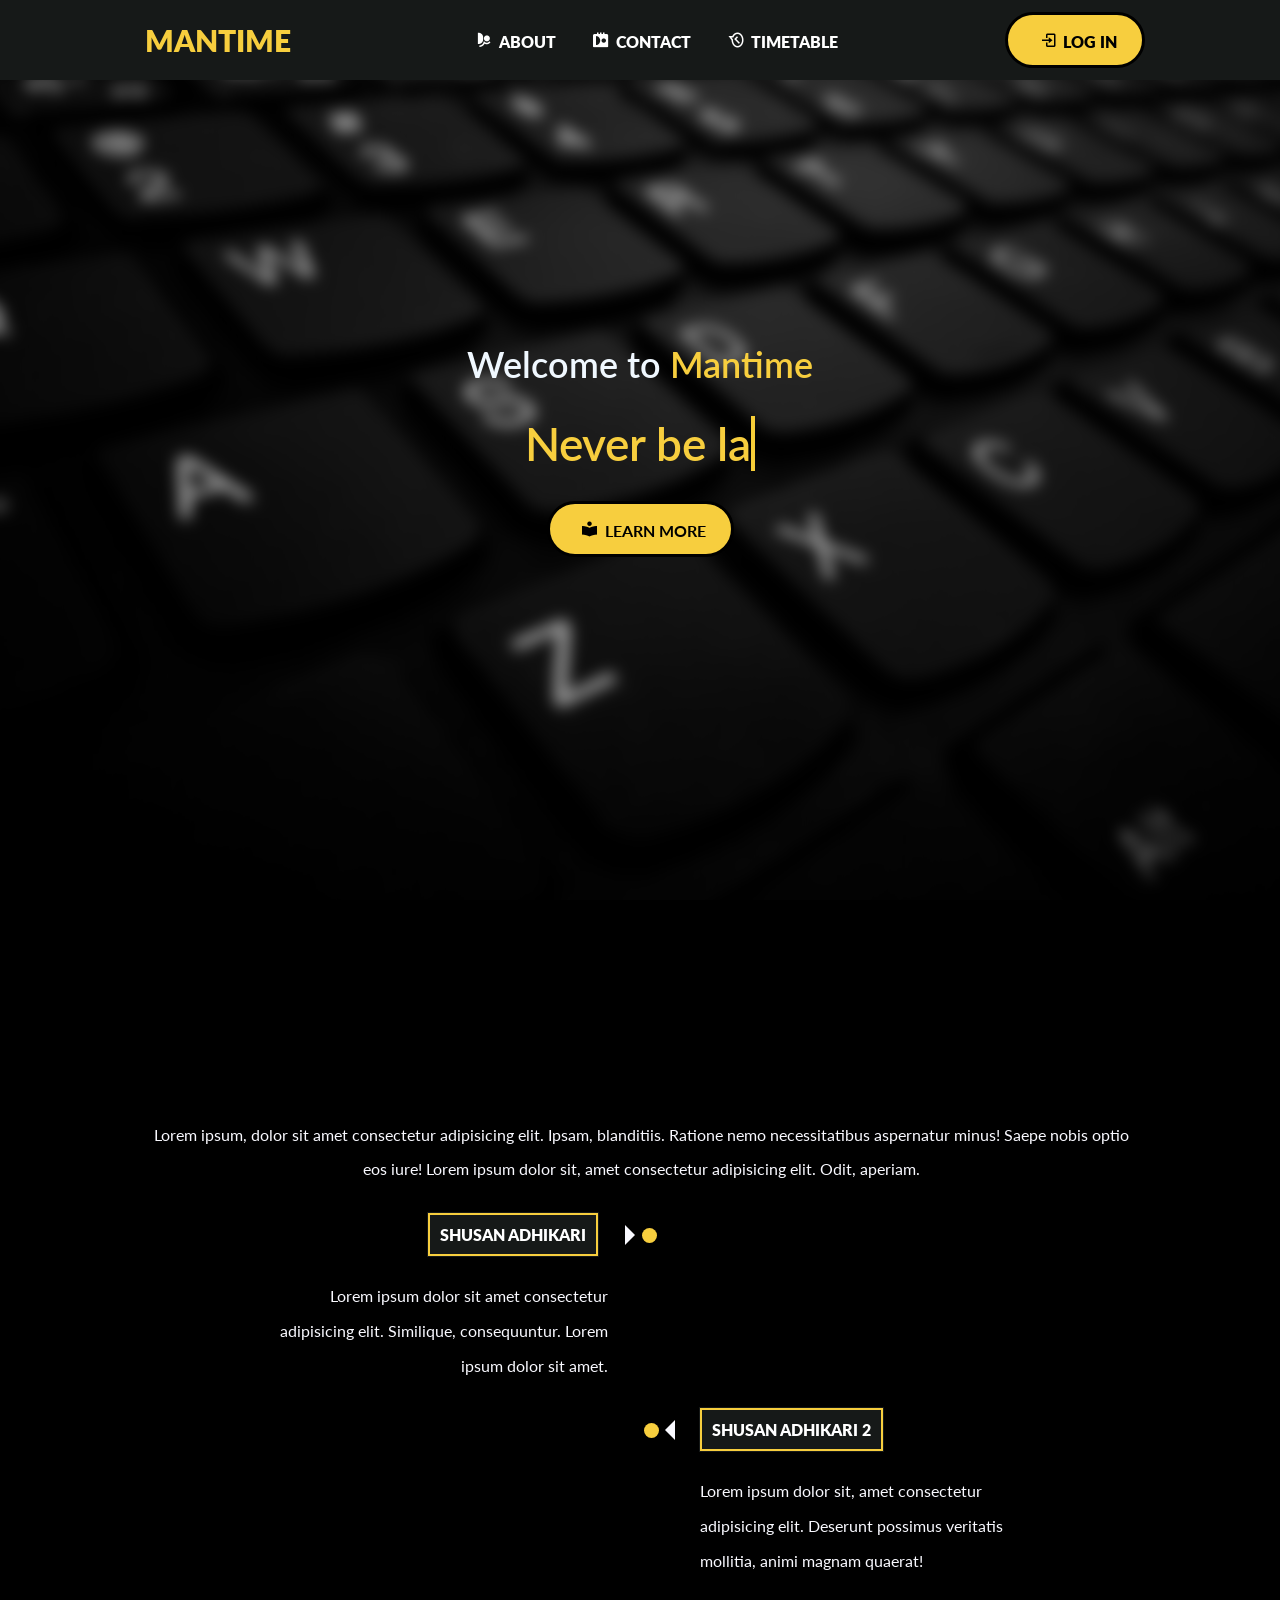
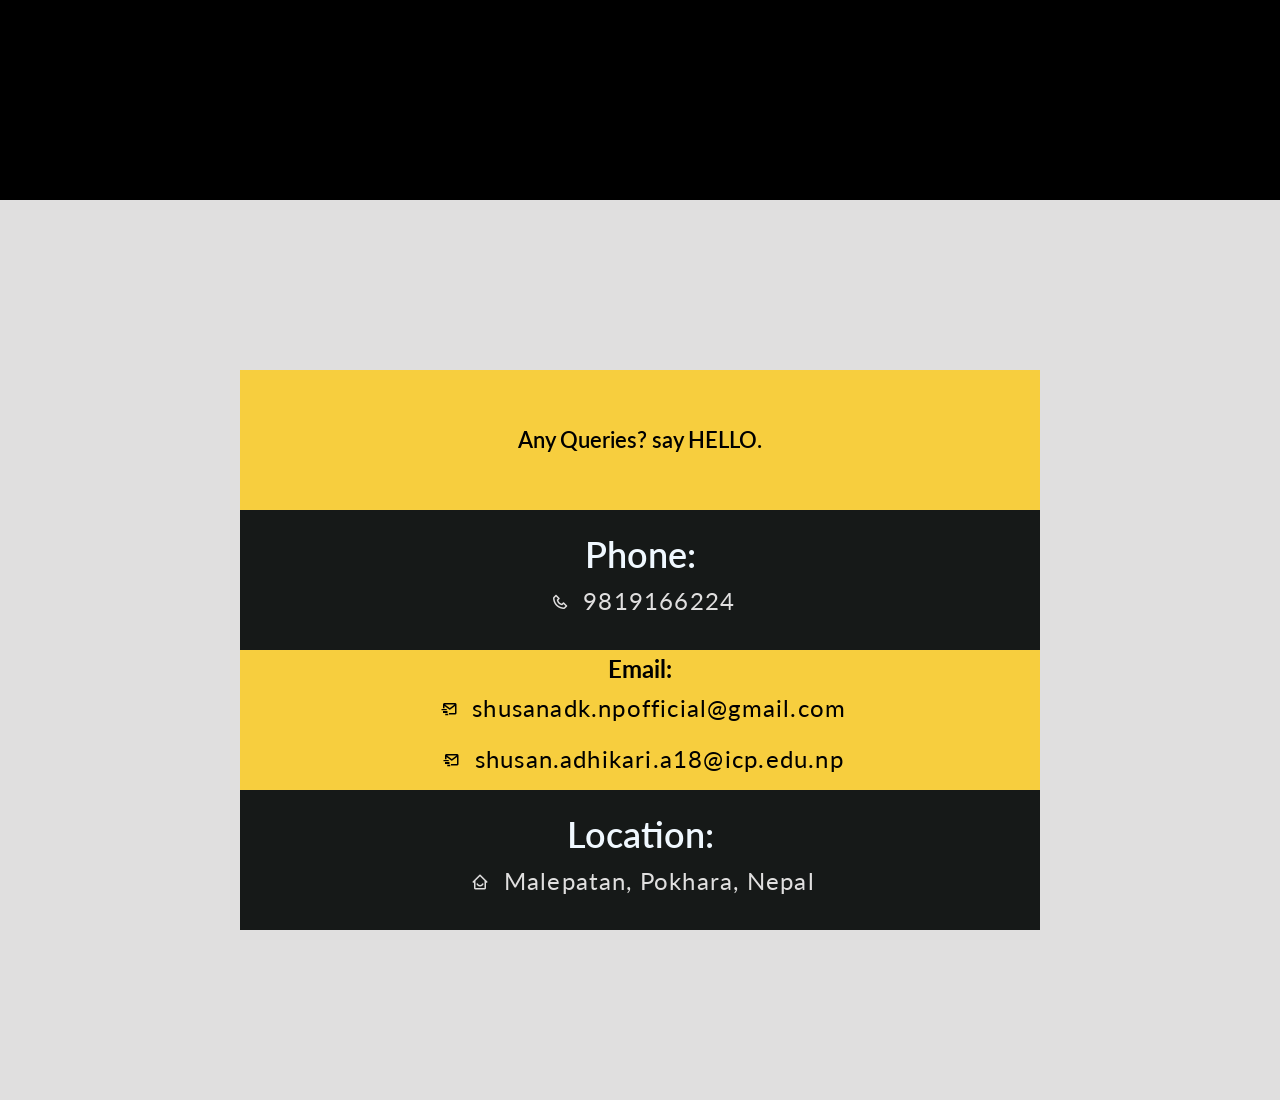
==== index.html @ e8f5c5ca "Add files via upload" ====
<!DOCTYPE html>
<html lang="en">

<head>
  <meta charset="UTF-8" />
  <meta http-equiv="X-UA-Compatible" content="IE=edge" />
  <meta name="viewport" content="width=device-width, initial-scale=1.0" />
  <link href="https://unpkg.com/boxicons@2.0.7/css/boxicons.min.css" rel="stylesheet" />
  <link rel="stylesheet" href="CSS/style.css" />
  <title>MANTIME | HOME</title>
</head>

<body>
  <header>
    <!-- Navigation Bar -->
    <div class="navbar">
      <div class="container flex">
        <h1>
          <a href="index.html" class="logo">Mantime</a>
        </h1>

        <nav>
          <ul>
            <li>
              <a href="#about">
                <i class='bx bxs-group bx-tada bx-rotate-90'></i>About
              </a>
            </li>
            <li>
              <a href="#contact">
                <i class='bx bxs-contact bx-tada bx-rotate-90'></i>Contact
              </a>
            </li>
            <li>
              <a href="#">
                <i class='bx bx-message-rounded-check bx-tada bx-rotate-90'></i>timetable
              </a>
            </li>
          </ul>
        </nav>
        <a href="login.html" class="btn">
          <i class='bx bx-log-in'></i>Log in
        </a>
      </div>
    </div>

    <!-- Banner -->

    <section id="content-wrapper">
      <div class="banner-container">
        <h2 class="bannerH2">
          Welcome to <span style="color: #f7ce3e;">Mantime</span>
        </h2>
        <h1 class="bannerH1">
          <span class="txt-type" data-wait="2200"
            data-words='["Never be late again." ,"Manage your time with us."]'></span>
        </h1>
        <script src="JS/type.js"></script>

        <a href="#about" class="btn">
          <i class='bx bxs-book-reader'></i>Learn More
        </a>
      </div>
    </section>

    <!-- <section id="about">
      <div class="about-container">
        <h1 class="title"><i class="bx bxs-right-arrow"></i> whoami</h1>
        <div id="content">
          Hello, I am Shusan Adhikari currently studying Information Technology
          at Informatic College Pokhara affiliated under London Metropolitian
          University. I was never a brilliant student but I am working my way
          out and trying my best to learn everything I can. Yeah, that's me. I
          really have nothing special to say about myself but I hope that
          changes very soon in future. Till then, GRIND goes on. Wish me luck.
        </div>
        <br />
        <h1 class="title">
          <i class="bx bxs-right-arrow"></i> About this Project
        </h1>
        <div id="content">
          To be honest, I really had no idea of what I was doing when I first
          started the project but as always I had my friends to back me up and
          this is what I have created so far and I am proud of it. This project
          is all about creating a suitable timetable for the users as per their
          current location and their destination location by analyzing the time
          required to complete the task. I know it's a mess but this is what I
          bought up to myself and there is nowhere I can run from it.
        </div>
      </div>
    </section> -->

    <section id="about">
      <div class="container">
          <p id="roadmap-p">
              Lorem ipsum, dolor sit amet consectetur adipisicing elit. Ipsam, blanditiis. Ratione nemo necessitatibus aspernatur minus! Saepe nobis optio eos iure! Lorem ipsum dolor sit, amet consectetur adipisicing elit. Odit, aperiam.
          </p>
          <div id="roadmap">
              <div class="contain left">
                  <div class="content">
                      <h3 class="title-try">shusan adhikari</h3>
                      <p id="p-left">
                          Lorem ipsum dolor sit amet consectetur adipisicing elit. Similique, consequuntur. Lorem ipsum dolor sit amet.
                      </p>
                  </div>
              </div>

              <div class="contain right">
                  <div class="content">
                      <h3 class="title">shusan adhikari 2</h3>
                      <p id="p-right">
                          Lorem ipsum dolor sit, amet consectetur adipisicing elit. Deserunt possimus veritatis mollitia, animi magnam quaerat!
                      </p>
                  </div>
              </div>
          </div>
      </div>
  </section>



    <section id="contact">
      <div class="contact-container">
        <div id="hello">
          <h2 class="bannerH2">Any Queries? say HELLO.</h2>
        </div>

        <div id="phone">
          <h2 class="bannerH2">Phone:</h2>
          <a href="tel:(+977)9819166224"><i class="bx bx-phone bx-tada"></i> 9819166224</a>
        </div>

        <div id="email">
          <h2 class="bannnerH2">Email:</h2>
          <a href="mailto:shusanadk.npofficial@gmail.com">
            <i class="bx bx-mail-send bx-tada"></i>
            shusanadk.npofficial@gmail.com
          </a>
          <a href="mailto:shusan.adhikari.a18@icp.edu.np">
            <i class="bx bx-mail-send bx-tada"></i>
            shusan.adhikari.a18@icp.edu.np
          </a>
        </div>

        <div id="location">
          <h2 class="bannerH2">Location:</h2>
          <p>
            <i class="bx bx-home-smile bx-tada"></i> Malepatan, Pokhara, Nepal
          </p>
        </div>
      </div>
    </section>
</body>

</html>
---- CSS/style.css ----
@import url("https://fonts.googleapis.com/css2?family=Lato:wght@300&display=swap");

/* CSS Reset */
*,
::after,
::before {
  padding: 0;
  margin: 0;
  box-sizing: border-box;
}

:root {
  --gold-color: #f7ce3e;
  --black-color: #161918;
  --white-color: #ffff;
  --grey-color: rgb(224, 223, 223);
  font-size: 16px;
}

body {
  font-family: "Lato", sans-serif;
}

ul {
  list-style: none;
}

a {
  display: block;
  text-decoration: none;
  color: var(--white-color);
}

h1,
h2 {
  line-height: 1.2;
}

i {
  padding: 6px;
  font-size: 18px;
}

section {
  scroll-padding: 2rem 0 0 0;
  display: flex;
  flex-direction: column;
  align-items: center;
  justify-content: center;
  height: 100vh;
  width: 100%;
}

.flex {
  display: flex;
  justify-content: center;
  align-items: center;
  height: 100%;
}

.container {
  max-width: 1100px;
  margin: 0 auto;
  overflow: auto;
  padding: 0 40px;
}

/* Button CSS */
.btn {
  display: inline-block;
  padding: 10px 25px !important;
  cursor: pointer;
  font-weight: bold;
  background-color: var(--gold-color);
  color: #000 !important;
  border: 3px solid #000;
  text-transform: uppercase;
  border-radius: 50px;
}

.btn:hover {
  background-color: #000  !important;
  color: var(--white-color) !important;
  border: 2px solid var(--gold-color);
}

/* Navigation Bar CSS */

/* NavBar CSS */

.logo {
  color: var(--gold-color) !important;
  font-size: 30px;
  text-transform: uppercase;
}

.logo:hover {
  color: var(--white-color) !important;
  border: none !important;
}

.navbar {
  position: fixed;
  background-color: var(--black-color);
  color: var(--white-color);
  height: 80px; width: 100%;
  top: 0;
  z-index: 9999;
}

.navbar ul {
  display: flex;
}

.navbar a {
  color: var(--white-color);
  padding: 10px;
  margin: 0 5px;
  font-weight: 800 !important;
  text-transform: uppercase;
}

.navbar a:hover {
  color: var(--gold-color);
  border-bottom: 2px solid var(--gold-color);
}

.navbar .flex {
  justify-content: space-between;
}


/* Banner and BG-Image CSS */

section#content-wrapper {
  position: relative;
  text-align: center;
  overflow: hidden;
}

.banner-container {
  z-index: 1;
}

section#content-wrapper::before {
  content: "";
  display: block;
  position: absolute;
  top: 0; right: 0; bottom: 0; left: 0;
  width: 100%;
  background-image: url(/images/keyboard.jpg);
  background-repeat: no-repeat;
  background-size: cover;
  background-attachment: fixed;
  background-position: center;
  transform: scale(1.1);
  filter: blur(7px); 
  -webkit-filter: blur(7px);
}

.bannerH2 {
  font-size: 36px;
  color: aliceblue;
  font-weight: 600 !important;
}

.bannerH1 {
  font-size: 46px;
  font-weight: 600 !important;
  padding: 30px;
  color: var(--gold-color);
}

.txt-type > .txt {
  border-right: 0.3rem solid #f7ce38;
  animation: blinkTextCursor 200ms steps(80) infinite normal;
}

@keyframes blinkTextCursor {
  from {
    border-right-color: var(--gold-color);
  }

  to {
    border-right-color: transparent;
  }
}

/* About CSS */

/* #about {
  height: 100vh;
  background-color: var(--black-color);
  display: grid;
  place-items: center;
}

.about-container {
  padding: 30px;
}

#content {
  color: var(--grey-color);
  text-align: center;
  line-height: 1.9;
  font-size: 1.3rem;
  width: 70%;
  margin: 0 auto;
  font-weight: 500;
}

.title {
  width: 25%;
  font-size: 1.2rem;
  text-transform: uppercase;
  padding: 10px;
  margin: 0 auto;
  text-align: center;
  border: 3px solid var(--black-color);
  background-color: var(--gold-color);
  color: var(--black-color);
} */

section#about {
  background: #000;
}

#roadmap {
  position: relative;
  width: 1000px;
  margin: 0 auto;
}

#roadmap::after {
  content: "";
  position: absolute;
  width: 6px;
  top: 0;
  bottom: 0;
  left: 50%;
  margin-left: -3px;
}

.contain {
  padding: 10px 10px;
  position: relative;
  background-color: inherit;
  width: 50%;
  margin-top: 5px;
} 


.contain::after {
  content: '';
  position: absolute;
  width: 15px;
  height: 15px;
  right: -17px;
  background-color: #f7ce3e;
  top: 25px;
  border-radius: 50%;
  z-index: 1; 
}

.left  {
  left: 0;
}

.right  {
  left: 52%;
}

.left::before {
  content: "";
  height: 0;
  position: absolute;
  top: 22px;
  width: 0;
  z-index: 1;
  right: 5px;
  border: medium solid #f9f9ff;
  border-width: 10px 0 10px 10px;
  border-color: transparent transparent transparent #f9f9ff;
}

.right::before {
  content: " ";
  height: 0;
  position: absolute;
  top: 22px;
  width: 0;
  z-index: 1;
  left: 5px;
  border: medium solid #f9f9ff;
  border-width: 10px 10px 10px 0;
  border-color: transparent #f9f9ff transparent transparent;
}

.right::after {
  left: -16px;
}

.content {
  margin: auto;
  padding: 0 30px;
  background-color: transparent;
  position: relative;
}

.content p {
  color: #f9f9ff;
  font-family: 'Lato', sans-serif;
}

#p-right, #p-left {
  padding: 20px 0 0 0;
  margin: auto 0;
  width: 80%;
  line-height: 35px;
}

#p-left {
  text-align: right;
  right: -22%;
  position: relative;
}

#p-right {
  text-align: left;
}

#roadmap-p {
  color: #f9f9ff;
  justify-content: center;
  text-align: center;
  padding: 6px 12px 12px 15px;
  line-height: 2.1 !important;
}

.title {
  display: inline-block;
  padding: 10px;
  margin: 0 0 2px 0;
  border: 2px solid #f7ce3e;
  background-color: #161918;
  box-shadow: 0 0 0 1px #161918;
  font-size: 16px;
  font-weight: 800;
  color: #fff;
  position: relative;
  text-transform: uppercase;
}

.title-try {
  display: inline-block;
  padding: 10px;
  margin: 0 0 2px 0;
  border: 2px solid #f7ce3e;
  background-color: #161918;
  box-shadow: 0 0 0 1px #161918;
  font-size: 16px;
  font-weight: 800;
  color: #fff;
  position: relative;
  text-transform: uppercase; 
  left: 59%;
}

/* Contact CSS */

#contact {
  background: var(--grey-color);
  height: 100vh;
  display: grid;
  overflow: hidden;
  top: 50px;
  place-items: center;
}

.contact-container #phone,
.contact-container #location,
.contact-container #email,
.contact-container #hello {
  display: flex;
  flex-direction: column;
  justify-content: center;
  align-items: center;
  width: 800px;
  padding: 10px;
  height: 140px;
}

#phone,
#location {
  background-color: var(--black-color);
  color: var(--grey-color) !important;
}

.contact-container #email,
#hello {
  background-color: var(--gold-color);
}

#location p,
#phone a,
.contact-container #email a {
  font-size: 1.5rem;
  letter-spacing: 1.2px;
  padding: 10px;
}

.contact-container #email a {
  color: var(--black-color);
}

#location p,
#phone a {
  color: var(--grey-color);
}

.contact-container #email .bannerH2,
.contact-container #email a,
#hello .bannerH2 {
  color: #000 !important;
}

#hello .bannerH2 {
  font-size: 1.4rem;
}

/* ****************Responsive CSS ********************* */

/* Mobile Media Query */

/* Typical Mobile Devices */
@media only screen and (min-width: 250px) and (max-width: 399px) {
  .navbar {
    height: 120px;
  }

  .navbar ul li a {
    font-size: 0.6rem;
    padding: 0 3px;
  }

  .navbar ul li a:hover {
    border: none;
  }

  .navbar .flex {
    flex-direction: column;
  }

  .logo {
    font-size: 1.2rem;
  }

  .bannerH1 {
    font-size: 1.2rem;
  }

  .bannerH2 {
    font-size: 1.3rem;
  }

  .btn {
    border: 0.4px solid #000;
    text-transform: uppercase;
    border-radius: 0.5rem;
    font-size: 0.7rem;
    padding: 6px !important;
  }

  .navbar .flex {
    justify-content: center;
  }
}
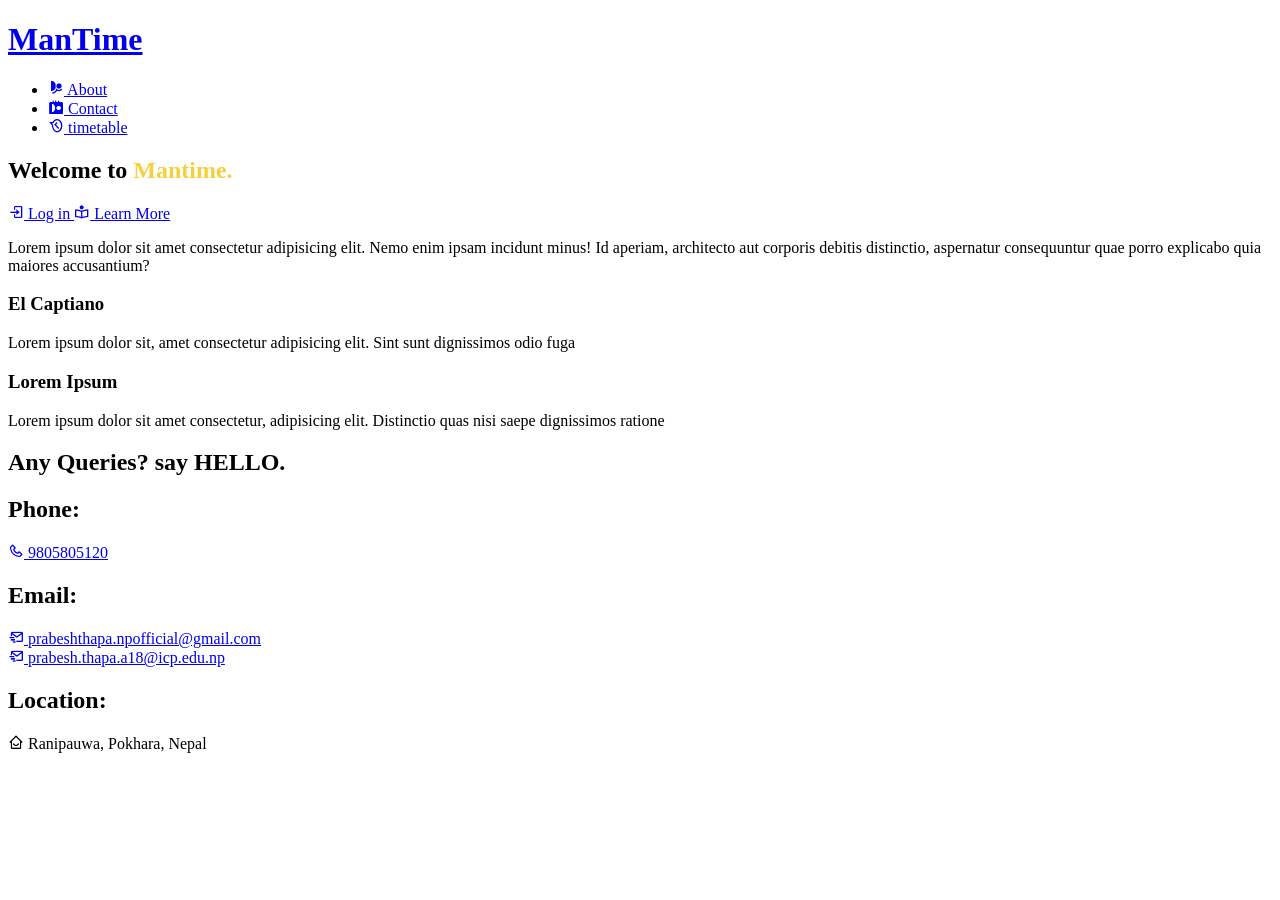
==== commit 0329e4d6: "Add files via upload" ====
--- a/index.html
+++ b/index.html
@@ -1,155 +1,129 @@
 <!DOCTYPE html>
 <html lang="en">
-
 <head>
-  <meta charset="UTF-8" />
-  <meta http-equiv="X-UA-Compatible" content="IE=edge" />
-  <meta name="viewport" content="width=device-width, initial-scale=1.0" />
-  <link href="https://unpkg.com/boxicons@2.0.7/css/boxicons.min.css" rel="stylesheet" />
-  <link rel="stylesheet" href="CSS/style.css" />
-  <title>MANTIME | HOME</title>
+    <meta charset="UTF-8">
+    <meta http-equiv="X-UA-Compatible" content="IE=edge">
+    <meta name="viewport" content="width=device-width, initial-scale=1.0">
+    <link href='https://unpkg.com/boxicons@2.0.7/css/boxicons.min.css' rel='stylesheet'>
+    <link rel="shortcut icon" href="/img/icons8-time-limit-64.png" type="image/x-icon">
+    <link rel="stylesheet" href="css/style.css">  
+    <title>Mantime Home</title>
 </head>
-
 <body>
-  <header>
     <!-- Navigation Bar -->
     <div class="navbar">
-      <div class="container flex">
-        <h1>
-          <a href="index.html" class="logo">Mantime</a>
-        </h1>
+        <div class="container flex">
+            <h1>
+                <a href="index.html"  class="logo">ManTime</a>
+            </h1>
 
-        <nav>
-          <ul>
-            <li>
-              <a href="#about">
-                <i class='bx bxs-group bx-tada bx-rotate-90'></i>About
-              </a>
-            </li>
-            <li>
-              <a href="#contact">
-                <i class='bx bxs-contact bx-tada bx-rotate-90'></i>Contact
-              </a>
-            </li>
-            <li>
-              <a href="#">
-                <i class='bx bx-message-rounded-check bx-tada bx-rotate-90'></i>timetable
-              </a>
-            </li>
-          </ul>
-        </nav>
-        <a href="login.html" class="btn">
-          <i class='bx bx-log-in'></i>Log in
-        </a>
-      </div>
+         <nav>
+                <ul>
+                    <li>
+                        <a href="#about">
+                            <i class='bx bxs-group bx-tada bx-rotate-90' ></i> About
+                        </a>
+                    </li>
+
+                    <li>
+                        <a href="#contact">
+                            <i class='bx bxs-contact bx-tada bx-rotate-90' ></i> Contact
+                        </a>
+                    </li>
+                    
+                    <li>
+                        <a href="#">
+                            <i class='bx bx-message-rounded-check bx-tada bx-rotate-90' ></i> timetable
+                        </a>
+                    </li>
+                </ul>
+            </nav>
+        </div>
     </div>
 
     <!-- Banner -->
 
     <section id="content-wrapper">
-      <div class="banner-container">
-        <h2 class="bannerH2">
-          Welcome to <span style="color: #f7ce3e;">Mantime</span>
-        </h2>
-        <h1 class="bannerH1">
-          <span class="txt-type" data-wait="2200"
-            data-words='["Never be late again." ,"Manage your time with us."]'></span>
-        </h1>
-        <script src="JS/type.js"></script>
+        <div class="banner-container">
+            <h2 class="bannerH2">
+                Welcome to <span style="color: #f7ce3e;">Mantime.</span>
+            </h2>
+            <h1 class="bannerH1">
+                <span class="txt-type" data-wait="2200" data-words='["Never be late again.", "Manage your time with us."]'></span>
+            </h1>
+            <script src="JS/text-type.js"></script>
 
-        <a href="#about" class="btn">
-          <i class='bx bxs-book-reader'></i>Learn More
-        </a>
-      </div>
+            <a href="login.html" class="btn">
+                <i class='bx bx-log-in' ></i> Log in
+            </a>
+
+            <a href="#about" class="btn">
+                <i class='bx bx-book-reader' ></i> Learn More
+            </a>
+        </div>
     </section>
 
-    <!-- <section id="about">
-      <div class="about-container">
-        <h1 class="title"><i class="bx bxs-right-arrow"></i> whoami</h1>
-        <div id="content">
-          Hello, I am Shusan Adhikari currently studying Information Technology
-          at Informatic College Pokhara affiliated under London Metropolitian
-          University. I was never a brilliant student but I am working my way
-          out and trying my best to learn everything I can. Yeah, that's me. I
-          really have nothing special to say about myself but I hope that
-          changes very soon in future. Till then, GRIND goes on. Wish me luck.
+    <section id="about">
+        <div class="container">
+            <p id="roadmap-p">
+                Lorem ipsum dolor sit amet consectetur adipisicing elit. Nemo enim ipsam incidunt minus! Id aperiam, architecto aut corporis debitis distinctio, aspernatur consequuntur quae porro explicabo quia maiores accusantium?
+            </p>
+            <div id="roadmap">
+                <div class="contain left">
+                    <div class="content">
+                        <h3 class="title-try">El Captiano</h3>
+                        <p id="p-left">
+                            Lorem ipsum dolor sit, amet consectetur adipisicing elit. Sint sunt dignissimos odio fuga
+                        </p>
+                    </div>
+                </div>
+
+                <div class="contain right">
+                    <div class="content">
+                        <h3 class="title">Lorem Ipsum</h3>
+                        <p id="p-right">
+                            Lorem ipsum dolor sit amet consectetur, adipisicing elit. Distinctio quas nisi saepe dignissimos ratione
+                        </p>
+                    </div>
+                </div>
+            </div>
         </div>
-        <br />
-        <h1 class="title">
-          <i class="bx bxs-right-arrow"></i> About this Project
-        </h1>
-        <div id="content">
-          To be honest, I really had no idea of what I was doing when I first
-          started the project but as always I had my friends to back me up and
-          this is what I have created so far and I am proud of it. This project
-          is all about creating a suitable timetable for the users as per their
-          current location and their destination location by analyzing the time
-          required to complete the task. I know it's a mess but this is what I
-          bought up to myself and there is nowhere I can run from it.
-        </div>
-      </div>
-    </section> -->
-
-    <section id="about">
-      <div class="container">
-          <p id="roadmap-p">
-              Lorem ipsum, dolor sit amet consectetur adipisicing elit. Ipsam, blanditiis. Ratione nemo necessitatibus aspernatur minus! Saepe nobis optio eos iure! Lorem ipsum dolor sit, amet consectetur adipisicing elit. Odit, aperiam.
-          </p>
-          <div id="roadmap">
-              <div class="contain left">
-                  <div class="content">
-                      <h3 class="title-try">shusan adhikari</h3>
-                      <p id="p-left">
-                          Lorem ipsum dolor sit amet consectetur adipisicing elit. Similique, consequuntur. Lorem ipsum dolor sit amet.
-                      </p>
-                  </div>
-              </div>
-
-              <div class="contain right">
-                  <div class="content">
-                      <h3 class="title">shusan adhikari 2</h3>
-                      <p id="p-right">
-                          Lorem ipsum dolor sit, amet consectetur adipisicing elit. Deserunt possimus veritatis mollitia, animi magnam quaerat!
-                      </p>
-                  </div>
-              </div>
-          </div>
-      </div>
-  </section>
-
-
+    </section>
 
     <section id="contact">
-      <div class="contact-container">
-        <div id="hello">
-          <h2 class="bannerH2">Any Queries? say HELLO.</h2>
+        <div class="contact-container">
+            <div id="hello">
+                <h2 class="bannerH2">Any Queries? say HELLO.</h2>
+            </div>
+
+            <div id="phone">
+                <h2 class="bannerH2">
+                    Phone:
+                </h2>
+                <a href="tel:9805805120">
+                    <i class='bx bx-phone bx-tada' ></i> 9805805120
+                </a>
+            </div>
+
+            <div id="email">
+                <h2 class="bannerH2">
+                    Email:
+                </h2>
+                <a href="mailto:shusanadk.npofficial@gmail.com">
+                    <i class='bx bx-mail-send bx-tada' ></i> prabeshthapa.npofficial@gmail.com
+                </a> <br>
+                <a href="mailto:shusan.adhikari.a18@icp.edu.np">
+                    <i class='bx bx-mail-send bx-tada' ></i> prabesh.thapa.a18@icp.edu.np
+                </a>
+            </div>
+
+            <div id="location">
+                <h2 class="bannerH2">
+                    Location:
+                </h2>
+                <p><i class='bx bx-home-smile bx-tada' ></i> Ranipauwa, Pokhara, Nepal</p>
+            </div>
         </div>
-
-        <div id="phone">
-          <h2 class="bannerH2">Phone:</h2>
-          <a href="tel:(+977)9819166224"><i class="bx bx-phone bx-tada"></i> 9819166224</a>
-        </div>
-
-        <div id="email">
-          <h2 class="bannnerH2">Email:</h2>
-          <a href="mailto:shusanadk.npofficial@gmail.com">
-            <i class="bx bx-mail-send bx-tada"></i>
-            shusanadk.npofficial@gmail.com
-          </a>
-          <a href="mailto:shusan.adhikari.a18@icp.edu.np">
-            <i class="bx bx-mail-send bx-tada"></i>
-            shusan.adhikari.a18@icp.edu.np
-          </a>
-        </div>
-
-        <div id="location">
-          <h2 class="bannerH2">Location:</h2>
-          <p>
-            <i class="bx bx-home-smile bx-tada"></i> Malepatan, Pokhara, Nepal
-          </p>
-        </div>
-      </div>
     </section>
 </body>
-
 </html>
